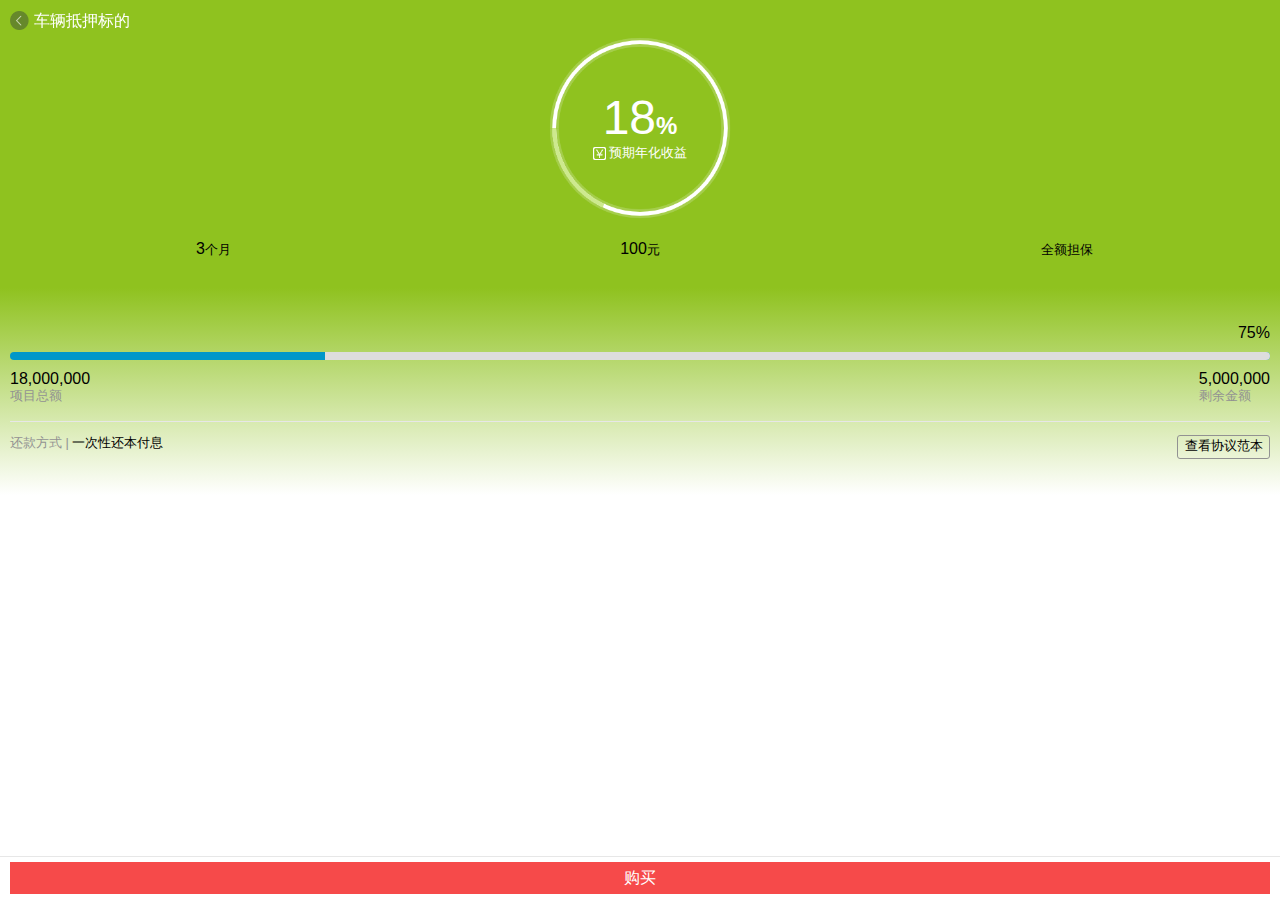
==== info.html @ 055b8732 "P2P理财产品H5页面-列表页和订购详情页" ====
<!DOCTYPE html>
<html>

	<head>
		<meta charset="utf-8" />
		<meta name="viewport" content="width=device-width,initial-scale=1,minimum-scale=1,maximum-scale=1,user-scalable=no" />
		<title>中普投资</title>
		<link rel="stylesheet" type="text/css" href="css/init-mobi.css"/>
		<link rel="stylesheet" type="text/css" href="css/resources.css"/>
		<style>
			body{background-color: #fff; background:-webkit-linear-gradient(top, #8fc21f,  #8fc21f  32%, #fff 55%);}
			
			/*导航*/
			.xc-bar-nav{}
			.xc-bar-nav .xc-title{}
			.xc-pull-left{margin-left: 10px;}
			.xc-pull-left .xc-icon{display: inline-block; width: 1.2em; height: 1.2em;}
			.xc-pull-left .xc-nav-label{color: #fff;}
			.xc-container{padding-bottom: 44px; overflow: hidden;}			
			.xc-bar-control{padding: 5px 10px; border-top: solid 1px #e7e7e7;}
			
			/* container */
			#yield{margin: 2em auto 1em; width: 12em; height: 12em; position: relative; color: #fff;}
			#yield  canvas{width: 100%; height: 100%; position: absolute; left: 0; top: 0;}
			#yield .para-v{font-size: 3em; padding: 1.2em 1em 0; text-align: center;}
			#yield .para-v b{font-size: 0.5em;}
			#yield .para-k{font-size: 0.8em; padding: 0 3em;  text-align: center;}
			#yield .para-k .xc-icon{width: 1em; height: 1em; display: inline-block; vertical-align: middle;}
			#yield .para-k .label{vertical-align: middle}
			
			#para{display: table; width: 100%;}
			#para .para-group{display: table-cell; width: 33.33%; text-align: center;}
			#para .para-v span, .para-k{font-size: 0.8em;}
			#para .para-k{color: #8fc21f;}
			
			#progress{margin:  2em 10px 0; padding: 1em 0; border-bottom: solid 1px #e7e7e7; overflow: hidden;}
			#progress .rate{text-align: right;}
			#progress .xc-progress-bar{margin: 10px 0; height: 8px; border-radius: 5px; background-color: #0097c9;}
			#progress .xc-progress-bar b{background-color: #ddd;}
			#progress .para-k{color: #929292;}
			
			#remark{font-size: 0.8em; margin: 1em 10px;}
			#remark .label{color: #929292;}
			#protocol{padding: 0.2em 0.5em; border: solid 1px #929292; border-radius: 3px;}
			#protocol:active{background-color: #ccc;}
			
			/* footer */
			.control-btn{display: block; height: 32px; line-height: 32px; text-align: center; color: #fff; background-color: #F64A4A;}
			.control-btn:link{color: #fff;}
			.control-btn:visited{color: #fff;}
			.control-btn:active{background-color: #d63A3A;}
		</style>
	</head>

	<body>
		
		<header class="xc-bar xc-bar-nav">
			<a class="xc-btn-nav xc-pull-left" href="javascript:history.back();">
				<i class="xc-icon icon-arrow-left"></i>
				<span class="xc-nav-label">车辆抵押标的</span>
			</a>
		</header>
		
		<div class="xc-container">
			<div id="yield" class="para-group">
				<p class="para-v">18<b>%</b></p>
				<p class="para-k">
					<i class="xc-icon icon-rmb"></i>
					<span class="label">预期年化收益</span>
				</p>
				<canvas width="300" height="300" data-percent="0.18"></canvas>
			</div>
			
			<div id="para">
				<div class="para-group">
					<p class="para-v"><em>3</em><span>个月</span></p>
					<p class="para-k">期限</p>
				</div>
				<div class="para-group">
					<p class="para-v"><em>100</em><span>元</span></p>
					<p class="para-k">起投</p>
				</div>
				<div class="para-group">
					<p class="para-v"><span>全额担保</span></p>
					<p class="para-k">担保</p>
				</div>
			</div>
			
			<div id="progress">
				<p class="rate">75%</p>
				<div class="xc-progress-bar clearfix">
					<b class="fr" style="width: 75%;"></b>
				</div>
				<div class="fl para-group">
					<p class="para-v">18,000,000</p>
					<p class="para-k">项目总额</p>
				</div>
				<div class="fr para-group">
					<p class="para-v">5,000,000</p>
					<p class="para-k">剩余金额</p>
				</div>
			</div>
			
			<div id="remark">
				<span class="label">还款方式 | </span>
				<span>一次性还本付息</span>
				<a id="protocol" class="fr" href="#">查看协议范本</a>
			</div>
		</div>
		
		<footer class="xc-bar xc-bar-control">
			<a class="control-btn" href="#">购买</a>
		</footer>
		<script src="js/jquery-1.7.1.min.js" type="text/javascript" charset="utf-8"></script>
		<script type="text/javascript">
			$(function(){
				var paraGroup = document.querySelectorAll(".para-group");
				
				init();
				
				function init(){
					showPies();	
				}
				
				//页面加载完成后跑一遍这个函数，根据canvas上的data-percent为每个canvas刷环状图
				function showPies(){
					var cvs, ctx, r, percent, imageData;
						
					[].forEach.call(paraGroup, function(o, i, arr){
						console.log(o, i);
						cvs = o.querySelector("canvas");
    
						if (cvs){
							ctx = cvs.getContext('2d');
							r = cvs.width / 2;
							percent = cvs.dataset.percent;
							endAngle = ( -1 - 2 * percent ) * Math.PI;
							
							ctx.beginPath(); 
							ctx.arc(r, r, r - 16, -Math.PI, Math.PI, false); 
							ctx.lineWidth = 6.0; 
							ctx.strokeStyle = "#fff"; 
							ctx.stroke();
							
							ctx.beginPath(); 
							ctx.arc(r, r, r - 16, -Math.PI, endAngle, true); 
							ctx.lineWidth = 6.0; 
							ctx.strokeStyle = "#c1e472"; 
							ctx.stroke();
							
							ctx.beginPath();
							ctx.arc(r, r, r - 16, -Math.PI, Math.PI, false); 
							ctx.lineWidth = 14.0; 
							ctx.strokeStyle = "rgba(255,255,255,0.2)"; 
							ctx.stroke();
						}
					});
				}

			});
		</script>
	</body>
</html>
---- css/init-mobi.css ----
/*初始化默认css*/
@charset "utf-8";
*{margin:0; padding:0;}img{border:0;}li{list-style:none;}em,i{font-style:normal;}
* {-webkit-box-sizing: border-box;-webkit-user-select:none; -webkit-tap-highlight-color:rgba(255, 255, 255, 0);}
*:not(input,textarea){-webkit-box-sizing: border-box;-webkit-user-select:none;}input[type=button]{-webkit-appearance:none;outline:none}
a,a:link,a:visited,a:hover,a:active{color: #000; text-decoration:none; border: none;}::-webkit-input-placeholder { color:#666; }input:-moz-placeholder { color:#666; }
iframe {width: 0;height: 0;line-height: 0;overflow: hidden}
html {-ms-touch-action: none;}
input,textarea{-webkit-user-select: auto;}
body{background:#fff; font-family:"Microsoft YaHei",Helvetica; font-size: 1em;}
html,body{height: 100%;}
/* css common */
.clearfix:after {content: "."; display: block; height:0; clear:both; visibility: hidden;}
.clearfix { *zoom:1; }
.ellipsis{text-overflow: ellipsis; overflow: hidden;  word-break: break-all; white-space: nowrap;}
.fl{float: left;}
.fr{float: right;}

/*********************** "css  "xc-" common" ***********************/
.xc-icon{background-repeat: no-repeat; background-position: center; background-size: cover;}
.xc-progress-bar{width: 100%; height: 8px; border-radius: 5px; overflow: hidden;}
.xc-progress-bar b{display: block; height: 100%;}
/************************   "xc-"   styles   **************************/
.xc-bar{height: 44px; position: fixed; left: 0; right: 0; z-index: 10;}
.xc-bar-nav{top: 0; line-height: 40px; }
.xc-btn-nav{}
.xc-btn-nav .xc-icon{vertical-align: middle;}
.xc-btn-nav .xc-nav-label{vertical-align: middle;}

.xc-title{text-align: center;}
h1.xc-title{font-size: 1.2em;}
h2.xc-title{font-size: 1em;}
.xc-bar .xc-title{display: inline-block; width: auto; margin: 0 auto; line-height: 40px;  position: absolute; left: 40px; right: 40px; overflow: hidden; text-overflow: ellipsis;}
.xc-table-view{}
.xc-table-view-cell{padding: 10px; overflow: hidden;}

.xc-bar-tab{display: table; width: 100%; bottom: 0;}
.xc-tab-item{font-size: 1em; display: table-cell; text-align: center;}
.xc-tab-item .xc-icon{display: block; margin: 2px auto;}
.xc-tab-item .xc-tab-label{margin: 0;}

.xc-bar-control{bottom: 0;}
---- css/resources.css ----
.icon-more{background-image: url(../img/icon-ellipsis_21_5.png);}
.icon-coin{background-image: url(../img/icon-coin-black_30_30.png);}
.icon-coin.on{background-image: url(../img/icon-coin-green_30_30.png);}
.icon-purse{background-image: url(../img/icon-purse-black_30_30.png);}
.icon-purse.on{background-image: url(../img/icon-purse-green_30_30.png);}
.icon-setting{background-image: url(../img/icon-setting-black_30_30.png);}
.icon-setting.on{background-image: url(../img/icon-setting-green_30_30.png);}
.icon-arrow-left{background-image: url(../img/icon-arrow-left_36_36.png);}
.icon-rmb{background-image: url(../img/icon-rmb-white_20_20.png);}
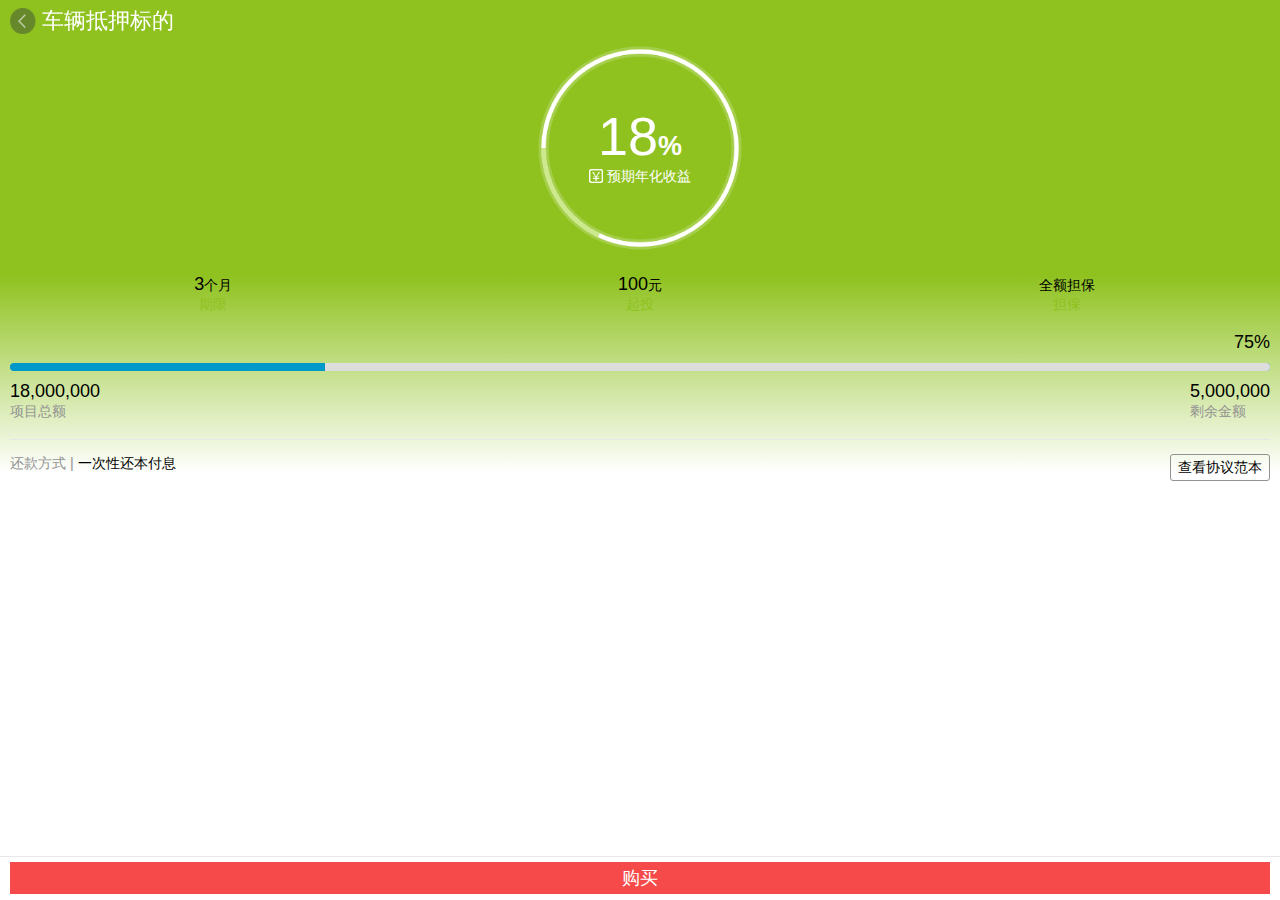
==== commit 3b6aa0b4: "完成理财模块设计稿1-5" ====
--- a/info.html
+++ b/info.html
@@ -7,24 +7,27 @@
 		<title>中普投资</title>
 		<link rel="stylesheet" type="text/css" href="css/init-mobi.css"/>
 		<link rel="stylesheet" type="text/css" href="css/resources.css"/>
+		<link rel="stylesheet" type="text/css" href="js/iscroll/scrollbar.css"/>
 		<style>
-			body{background-color: #fff; background:-webkit-linear-gradient(top, #8fc21f,  #8fc21f  32%, #fff 55%);}
+			body{background-color: #29323e;}
+			.bg-black{background-color: #29323e;}
 			
 			/*导航*/
 			.xc-bar-nav{}
-			.xc-bar-nav .xc-title{}
-			.xc-pull-left{margin-left: 10px;}
+			.xc-bar-nav .xc-title{font-size: 1.2em; top: 0; height: 44px; line-height: 44px; color: #fff;}
+			
+			.xc-pull-left{font-size: 1.2em; margin-left: 10px;}
 			.xc-pull-left .xc-icon{display: inline-block; width: 1.2em; height: 1.2em;}
 			.xc-pull-left .xc-nav-label{color: #fff;}
-			.xc-container{padding-bottom: 44px; overflow: hidden;}			
-			.xc-bar-control{padding: 5px 10px; border-top: solid 1px #e7e7e7;}
+			.xc-container{ /*padding-top: 44px; padding-bottom: 44px;*/ overflow: hidden;}			
+			.xc-bar-control{padding: 5px 10px; border-top: solid 1px #e7e7e7; background-color: #fff;}
 			
 			/* container */
-			#yield{margin: 2em auto 1em; width: 12em; height: 12em; position: relative; color: #fff;}
+			#yield{margin: 0 auto 1em; width: 12em; height: 12em; position: relative; color: #fff;}
 			#yield  canvas{width: 100%; height: 100%; position: absolute; left: 0; top: 0;}
 			#yield .para-v{font-size: 3em; padding: 1.2em 1em 0; text-align: center;}
 			#yield .para-v b{font-size: 0.5em;}
-			#yield .para-k{font-size: 0.8em; padding: 0 3em;  text-align: center;}
+			#yield .para-k{font-size: 0.8em; padding: 0 2em;  text-align: center;}
 			#yield .para-k .xc-icon{width: 1em; height: 1em; display: inline-block; vertical-align: middle;}
 			#yield .para-k .label{vertical-align: middle}
 			
@@ -33,7 +36,7 @@
 			#para .para-v span, .para-k{font-size: 0.8em;}
 			#para .para-k{color: #8fc21f;}
 			
-			#progress{margin:  2em 10px 0; padding: 1em 0; border-bottom: solid 1px #e7e7e7; overflow: hidden;}
+			#progress{margin:  0 10px; padding: 1em 0; border-bottom: solid 1px #e7e7e7; overflow: hidden;}
 			#progress .rate{text-align: right;}
 			#progress .xc-progress-bar{margin: 10px 0; height: 8px; border-radius: 5px; background-color: #0097c9;}
 			#progress .xc-progress-bar b{background-color: #ddd;}
@@ -42,69 +45,195 @@
 			#remark{font-size: 0.8em; margin: 1em 10px;}
 			#remark .label{color: #929292;}
 			#protocol{padding: 0.2em 0.5em; border: solid 1px #929292; border-radius: 3px;}
-			#protocol:active{background-color: #ccc;}
-			
-			/* footer */
+			#protocol.act{background-color: #ccc !important;}
+			
+			/* 底部控制栏 */
 			.control-btn{display: block; height: 32px; line-height: 32px; text-align: center; color: #fff; background-color: #F64A4A;}
 			.control-btn:link{color: #fff;}
 			.control-btn:visited{color: #fff;}
 			.control-btn:active{background-color: #d63A3A;}
+			
+			/* iscroll插件 listview样式 */
+			#scroller_wrapper {position:absolute; z-index:1; top: 0; bottom: 40px; width:100%; overflow:auto;}
+			#scroller {position:relative; -webkit-touch-callout:none; -webkit-tap-highlight-color:rgba(0,0,0,0); float:left; width:100%; padding:0;}
+			#scroller .list-view {position:relative; list-style:none; width:100%; text-align:left;}
+			#scroller .list-item{padding: 40px 0;}
+			#pullUp, #pullDown{width: 12em; margin: 0 auto; line-height: none; background: none; border: none; text-align: center;}
+			/* iscroll插件 listview样式 end*/
+			
+			#product_info{background:-webkit-linear-gradient(top, #8fc21f,  #8fc21f  32%, #fff 55%); background-repeat:no-repeat;}
+			#buy_info.list-item{margin-top: 40px; padding-top: 0; background-color: #fff;}
+			
+			.xc-container{padding-bottom: 44px;}
+			.xc-table-view-cell{padding: 0; border-top: solid 2px #8fc21f; border-bottom: solid 10px #f5f5f5;}
+			.xc-bar-tab{border-top: solid 1px #8fc21f; background-color: #fff;}
+			
+			/* nav */
+			.topbar{height: auto; padding: 10px; background-color: #f5f5f5;}
+			#nav{display: table; width: 100%; border: solid 2px #8fc21f; border-radius: 3px;}
+			#nav li{display:table-cell;}
+			#nav li a{display: block; height: 2em; line-height: 2em; text-align:center; color: #8fc21f; overflow:hidden;}
+			#nav li a:hover{text-decoration: none; color:#dedede;}
+			#nav li.xc-current a{background:#8fc21f; color:#fff;}
+			
+			/*选项卡切换显示页*/
+			.xc-control-content{padding: 10px;}
+			.icon-protect{width: 1em; height: 1em;}
+			.section-title{margin: 1em 0;}
+			.section-content{padding: 1em 0; min-height: 6em; border-top: solid 1px #e7e7e7;}
+			.report-table{width: 100%; border: solid 1px #e5e5e5; text-align: center;}
+			.report-table tr, .report-table tr{height: 2.5em; line-height: 2.5em;}
+			.report-table th{background-color: #f1f1f1;}
+			.report-table tr:nth-child(odd){background-color: #fcfcfc;}
 		</style>
 	</head>
 
 	<body>
-		
-		<header class="xc-bar xc-bar-nav">
+		<header id="topBar" class="xc-bar xc-bar-nav">
 			<a class="xc-btn-nav xc-pull-left" href="javascript:history.back();">
 				<i class="xc-icon icon-arrow-left"></i>
 				<span class="xc-nav-label">车辆抵押标的</span>
 			</a>
+			<div class="xc-title" style="display: none;">
+				车辆抵押标的
+			</div>
 		</header>
 		
-		<div class="xc-container">
-			<div id="yield" class="para-group">
-				<p class="para-v">18<b>%</b></p>
-				<p class="para-k">
-					<i class="xc-icon icon-rmb"></i>
-					<span class="label">预期年化收益</span>
-				</p>
-				<canvas width="300" height="300" data-percent="0.18"></canvas>
-			</div>
-			
-			<div id="para">
-				<div class="para-group">
-					<p class="para-v"><em>3</em><span>个月</span></p>
-					<p class="para-k">期限</p>
+		<div id="scroller_wrapper" class="xc-container">
+			<div id="scroller">
+				<div id="pullDown">
+					<span class="ui-icon pullDownIcon"></span><span class="pullDownLabel">查看产品详情</span>
 				</div>
-				<div class="para-group">
-					<p class="para-v"><em>100</em><span>元</span></p>
-					<p class="para-k">起投</p>
-				</div>
-				<div class="para-group">
-					<p class="para-v"><span>全额担保</span></p>
-					<p class="para-k">担保</p>
-				</div>
-			</div>
-			
-			<div id="progress">
-				<p class="rate">75%</p>
-				<div class="xc-progress-bar clearfix">
-					<b class="fr" style="width: 75%;"></b>
-				</div>
-				<div class="fl para-group">
-					<p class="para-v">18,000,000</p>
-					<p class="para-k">项目总额</p>
-				</div>
-				<div class="fr para-group">
-					<p class="para-v">5,000,000</p>
-					<p class="para-k">剩余金额</p>
-				</div>
-			</div>
-			
-			<div id="remark">
-				<span class="label">还款方式 | </span>
-				<span>一次性还本付息</span>
-				<a id="protocol" class="fr" href="#">查看协议范本</a>
+						
+				<ul id="listView" class="list-view">
+						<li id="product_info" class="list-item">
+							<div id="yield" class="para-group">
+								<p class="para-v">18<b>%</b></p>
+								<p class="para-k">
+									<i class="xc-icon icon-rmb"></i>
+									<span class="label">预期年化收益</span>
+								</p>
+								<canvas width="300" height="300" data-percent="0.18"></canvas>
+							</div>
+							
+							<div id="para">
+								<div class="para-group">
+									<p class="para-v"><em>3</em><span>个月</span></p>
+									<p class="para-k">期限</p>
+								</div>
+								<div class="para-group">
+									<p class="para-v"><em>100</em><span>元</span></p>
+									<p class="para-k">起投</p>
+								</div>
+								<div class="para-group">
+									<p class="para-v"><span>全额担保</span></p>
+									<p class="para-k">担保</p>
+								</div>
+							</div>
+							
+							<div id="progress">
+								<p class="rate">75%</p>
+								<div class="xc-progress-bar clearfix">
+									<b class="fr" style="width: 75%;"></b>
+								</div>
+								<div class="fl para-group">
+									<p class="para-v">18,000,000</p>
+									<p class="para-k">项目总额</p>
+								</div>
+								<div class="fr para-group">
+									<p class="para-v">5,000,000</p>
+									<p class="para-k">剩余金额</p>
+								</div>
+							</div>
+							
+							<div id="remark">
+								<span class="label">还款方式 | </span>
+								<span>一次性还本付息</span>
+								<a id="protocol" class="fr" href="#">查看协议范本</a>
+							</div>	
+						</li>
+						
+						<li id="buy_info" class="list-item hide">
+							<div class="topbar">
+								<nav id="nav" class="xc-segmented-control">
+									<li class="xc-current"><a href="#section_1">投资保障</a></li>
+									<li><a href="#section_2">借款人信息</a></li>
+									<li><a href="#section_3">购买列表</a></li>
+								</nav>
+							</div>
+							
+							<div id="container" class="xc-segmented-content">
+								<div class="xc-control-content" id="section_1">
+									<p class="xc-icon-label ">
+										<i class="xc-icon icon-protect"></i><span class="xc-label">三重保障方式</span>
+									</p>
+									<section>
+										<h3 class="section-title">第一层</h3>
+										<p class="section-content">中普的贷款风控审查极为严格，让平台的标的安全更有保障，对每位借款人进行反复校验。让标的更有保障。</p>
+									</section>
+									<section>
+										<h3 class="section-title">第二层</h3>
+										<p class="section-content">如果借款用户出现逾期，平台将在第一时间启用风险保障金对理财用户进行先行赔付， 保障每一位理财户的资金安全。</p>
+									</section>
+									<section>
+										<h3 class="section-title">第三层</h3>
+										<p class="section-content">如果风险保障金短缺，将采用担保公司赔付机制，拥有雄厚实力的实业担保公司将对我们平台出现的逾期与坏账进行赔付，这是同类P2P公司所没有的赔付环节，真正保障理财人的利益。</p>
+									</section>
+								</div>
+								<div class="xc-control-content section" id="section_2" style="display: none;">
+									<p class="xc-icon-label ">
+										<i class="xc-icon icon-protect"></i><span class="xc-label">个人基本信息</span>
+									</p>
+									<section>
+										<h3 class="section-title">借款用途</h3>
+										<p class="section-content">房屋装修</p>
+									</section>
+									<section>
+										<h3 class="section-title">借款说明</h3>
+										<p class="section-content">
+											重庆锦通建设（集团）有限公司： 
+											          兹由于我司果园港立交收费管理用房项目追赶工期，所需资金匮乏。现特向集团公司申请借款叁拾万圆整，此款定于2013年10月22日还清此款项。  
+											特此说明  
+											
+											                           重庆锦通建设（集团）有限公司一分公司 
+											  
+											                                                                     2013-10-16
+										</p>
+									</section>
+								</div>
+								<div class="xc-control-content section" id="section_3" style="display: none;">
+									<table class="report-table">
+										<thead>
+											<th><span class="section-title">投标人</span></th>
+											<th><span class="section-title">投标金额</span></th>
+											<th><span class="section-title">投标时间</span></th>
+										</thead>
+										<tbody>
+											<tr>
+												<td>yuanyuan</td>
+												<td>￥200,000,00元</td>
+												<td>2015.09.09 14:30</td>
+											</tr>
+											<tr>
+												<td>yuanyuan</td>
+												<td>￥200,000,00元</td>
+												<td>2015.09.09 14:30</td>
+											</tr>
+											<tr>
+												<td>yuanyuan</td>
+												<td>￥200,000,00元</td>
+												<td>2015.09.09 14:30</td>
+											</tr>
+										</tbody>
+									</table>
+								</div>
+							</div>
+						</li>
+				</ul>
+								
+				<div id="pullUp">
+					<span class="ui-icon pullUpIcon"></span><span class="pullUpLabel">查看购买详情</span>
+				</div>				
 			</div>
 		</div>
 		
@@ -112,14 +241,146 @@
 			<a class="control-btn" href="#">购买</a>
 		</footer>
 		<script src="js/jquery-1.7.1.min.js" type="text/javascript" charset="utf-8"></script>
+		<script src="js/iscroll/iscroll.js" type="text/javascript" charset="utf-8"></script>
 		<script type="text/javascript">
 			$(function(){
-				var paraGroup = document.querySelectorAll(".para-group");
-				
+				var paraGroup = document.querySelectorAll(".para-group"),
+					$listItem = $('#scroller .list-item'),
+					$topBar = $("#topBar");
+				//调用iscroll插件需要的变量
+				var myScroll, pullDownEl, pullDownOffset, pullUpEl, pullUpOffset;
+				var $productInfo = $('#product_info'),
+					$buyInfo = $('#buy_info'),
+					$navLabel = $('.xc-nav-label'),
+					$navTitle = $('.xc-title'),
+					$protocol = $('#protocol'),
+					$navLi = $('#nav li'),
+					$navItem = $('#nav a'),
+					$ctrlContent = $('.xc-control-content');
+					
 				init();
 				
-				function init(){
+				function init(){				
+					$listItem.css('minHeight', window.innerHeight - 40);
 					showPies();	
+					initScroll();
+					bind();
+				}
+				
+				function bind(){
+					//初始化绑定iScroll控件 
+					document.addEventListener('touchmove', function(e) {
+						e.preventDefault();
+					}, false);
+					//
+					$protocol.bind('touchstart', function(){
+						$protocol.addClass('act');
+					});
+					$protocol.bind('touchend', function(){
+						$protocol.removeClass('act');
+					});		
+					
+					$navItem.bind('click', function(e){
+						e.preventDefault();
+						var $this = $(this),
+							id = $this.attr('href').slice(1);
+						$navLi.removeClass('xc-current');
+						$this.parent('li').addClass('xc-current');
+						$ctrlContent.hide();
+						$('#' +id).show();
+					});
+				}
+				
+				//初始化iScroll插件
+				function initScroll() {
+					pullDownEl = document.getElementById('pullDown');
+					pullDownOffset = pullDownEl.offsetHeight;
+					pullUpEl = document.getElementById('pullUp');
+					pullUpOffset = pullUpEl.offsetHeight;
+					myScroll = new iScroll('scroller_wrapper', {
+						scrollbarClass: 'myScrollbar',
+						/* 重要样式 */
+						useTransition: false,
+						/* 此属性不知用意，本人从true改为false */
+						topOffset: pullDownOffset,
+						onRefresh: function() {
+							if (pullDownEl.className.match('loading')) {
+								pullDownEl.className = '';
+								pullDownEl.querySelector('.pullDownLabel').innerHTML = '查看产品详情';
+							} else if (pullUpEl.className.match('loading')) {
+								pullUpEl.className = '';
+								pullUpEl.querySelector('.pullUpLabel').innerHTML = '查看购买详情';
+							}
+						},
+						onScrollMove: function() {
+							if (this.y > 5 && !pullDownEl.className.match('flip')) {
+								pullDownEl.className = 'flip';
+								pullDownEl.querySelector('.pullDownLabel').innerHTML = '松手开始加载...';
+								this.minScrollY = 0;
+							} else if (this.y < 5 && pullDownEl.className.match('flip')) {
+								pullDownEl.className = '';
+								pullDownEl.querySelector('.pullDownLabel').innerHTML = '查看产品详情';
+								this.minScrollY = -pullDownOffset;
+							} else if (this.y < (this.maxScrollY - 5) && !pullUpEl.className.match('flip')) {
+								pullUpEl.className = 'flip';
+								pullUpEl.querySelector('.pullUpLabel').innerHTML = '松手开始加载...';
+								this.maxScrollY = this.maxScrollY;
+							} else if (this.y > (this.maxScrollY + 5) && pullUpEl.className.match('flip')) {
+								pullUpEl.className = '';
+								pullUpEl.querySelector('.pullUpLabel').innerHTML = '查看购买详情';
+								this.maxScrollY = pullUpOffset;
+							}
+						},
+						onScrollEnd: function() {
+							if (pullDownEl.className.match('flip')) {
+								pullDownEl.className = 'loading';
+								pullDownEl.querySelector('.pullDownLabel').innerHTML = '加载中...';
+								pullDownAction(); // Execute custom function (ajax call?)
+							} else if (pullUpEl.className.match('flip')) {
+								pullUpEl.className = 'loading';
+								pullUpEl.querySelector('.pullUpLabel').innerHTML = '加载中...';
+								pullUpAction(); // Execute custom function (ajax call?)
+							}
+						}
+					});
+					setTimeout(function() {
+						document.getElementById('scroller_wrapper').style.left = '0';
+					}, 800);
+				}					
+			
+				/**
+				 * 下拉刷新 （自定义实现此方法）
+				 * myScroll.refresh();		// 数据加载完成后，调用界面更新方法
+				 */
+				function pullDownAction() {					
+					setTimeout(function() { // <-- Simulate network congestion, remove setTimeout from production!
+						/*这里是刷新代码*/
+						console.log('pull down');
+						$buyInfo.addClass('hide');
+						$productInfo.removeClass('hide');
+						$navLabel.show();
+						$navTitle.hide();
+//						$topBar.removeClass('bg-black');
+						myScroll.refresh(); //数据加载完成后，调用界面更新方法   Remember to refresh when contents are loaded (ie: on ajax completion)
+					}, 1000); // <-- Simulate network congestion, remove setTimeout from production!			
+				}
+			
+				/**
+				 * 滚动翻页 （自定义实现此方法）
+				 * myScroll.refresh();		// 数据加载完成后，调用界面更新方法
+				 */
+				function pullUpAction() {
+					setTimeout(function() { // <-- Simulate network congestion, remove setTimeout from production!
+						/*这里是加载更多代码*/
+						console.log('pull up');
+						$productInfo.addClass('hide');
+						$buyInfo.removeClass('hide');
+						$navLabel.hide();
+						$navTitle.show();
+//						$topBar.addClass('bg-black');
+						myScroll.refresh(); // 数据加载完成后，调用界面更新方法 Remember to refresh when contents are loaded (ie: on ajax completion)		
+						myScroll.scrollTo(0, 0, 200);
+					}, 1000); // <-- Simulate network congestion, remove setTimeout from production!
 				}
 				
 				//页面加载完成后跑一遍这个函数，根据canvas上的data-percent为每个canvas刷环状图
@@ -127,7 +388,7 @@
 					var cvs, ctx, r, percent, imageData;
 						
 					[].forEach.call(paraGroup, function(o, i, arr){
-						console.log(o, i);
+						//console.log(o, i);
 						cvs = o.querySelector("canvas");
     
 						if (cvs){
--- a/css/init-mobi.css
+++ b/css/init-mobi.css
@@ -9,23 +9,42 @@
 input,textarea{-webkit-user-select: auto;}
 body{background:#fff; font-family:"Microsoft YaHei",Helvetica; font-size: 1em;}
 html,body{height: 100%;}
+
+/*适配设备尺寸*/
+@media only screen and (max-width: 320px) {
+	body{font-size: 12px;}
+}
+@media only screen and (min-width: 321px) and (max-width: 640px) {
+	body{font-size: 14px;}
+}
+@media only screen and (min-width: 641px) and (max-width: 960px) {
+	body{font-size: 16px;}
+}
+@media only screen and (min-width: 961px) {
+	body{font-size: 18px;}
+}
+
 /* css common */
 .clearfix:after {content: "."; display: block; height:0; clear:both; visibility: hidden;}
 .clearfix { *zoom:1; }
 .ellipsis{text-overflow: ellipsis; overflow: hidden;  word-break: break-all; white-space: nowrap;}
 .fl{float: left;}
 .fr{float: right;}
+.hide{display: none;}
 
 /*********************** "css  "xc-" common" ***********************/
 .xc-icon{background-repeat: no-repeat; background-position: center; background-size: cover;}
 .xc-progress-bar{width: 100%; height: 8px; border-radius: 5px; overflow: hidden;}
 .xc-progress-bar b{display: block; height: 100%;}
+
+.xc-icon-label{}
+.xc-icon-label .xc-icon, .xc-icon-label .xc-label{display: inline-block; vertical-align: middle;}
+.xc-icon-label .xc-label{margin: 0 5px;}
 /************************   "xc-"   styles   **************************/
 .xc-bar{height: 44px; position: fixed; left: 0; right: 0; z-index: 10;}
 .xc-bar-nav{top: 0; line-height: 40px; }
 .xc-btn-nav{}
-.xc-btn-nav .xc-icon{vertical-align: middle;}
-.xc-btn-nav .xc-nav-label{vertical-align: middle;}
+.xc-btn-nav .xc-icon, .xc-btn-nav .xc-nav-label{vertical-align: middle;}
 
 .xc-title{text-align: center;}
 h1.xc-title{font-size: 1.2em;}
@@ -40,3 +59,8 @@
 .xc-tab-item .xc-tab-label{margin: 0;}
 
 .xc-bar-control{bottom: 0;}
+/*************************************************************/
+
+/************************ page common *************************/
+.section-title{font-size: 1em; padding-left: 8px; border-left: solid 2px #8fc21f;}
+
--- a/css/resources.css
+++ b/css/resources.css
@@ -7,3 +7,4 @@
 .icon-setting.on{background-image: url(../img/icon-setting-green_30_30.png);}
 .icon-arrow-left{background-image: url(../img/icon-arrow-left_36_36.png);}
 .icon-rmb{background-image: url(../img/icon-rmb-white_20_20.png);}
+.icon-protect{background-image: url(../img/icon-protect3_18_18.png);}
--- a/js/iscroll/scrollbar.css
+++ b/js/iscroll/scrollbar.css
@@ -0,0 +1,117 @@
+/**
+*  下拉刷新、滚动翻页样式
+*  SnoopyChen (ceo@vmeitime.com)
+*  2013-04-26
+*/
+
+/*------------- S 默认必须样式  -------------*/
+/**
+ *
+ * 下拉样式 Pull down styles
+ *
+ */
+#pullDown, #pullUp {
+	background:#fff;
+	height:40px;
+	line-height:40px;
+	padding:5px 10px;
+	border-bottom:1px solid #ccc;
+	font-weight:bold;
+	font-size:14px;
+	color:#888;
+}
+#pullDown .pullDownIcon, #pullUp .pullUpIcon  {
+	display:block; float:left;
+	width:40px; height:40px;
+	background:url(pull-icon@2x.png) 0 0 no-repeat;
+	-webkit-background-size:40px 80px; background-size:40px 80px;
+	-webkit-transition-property:-webkit-transform;
+	-webkit-transition-duration:250ms;	
+}
+#pullDown .pullDownIcon {
+	-webkit-transform:rotate(0deg) translateZ(0);
+}
+#pullUp .pullUpIcon  {
+	-webkit-transform:rotate(-180deg) translateZ(0);
+}
+
+#pullDown.flip .pullDownIcon {
+	-webkit-transform:rotate(-180deg) translateZ(0);
+}
+
+#pullUp.flip .pullUpIcon {
+	-webkit-transform:rotate(0deg) translateZ(0);
+}
+
+#pullDown.loading .pullDownIcon, #pullUp.loading .pullUpIcon {
+	background-position:0 100%;
+	-webkit-transform:rotate(0deg) translateZ(0);
+	-webkit-transition-duration:0ms;
+
+	-webkit-animation-name:loading;
+	-webkit-animation-duration:2s;
+	-webkit-animation-iteration-count:infinite;
+	-webkit-animation-timing-function:linear;
+}
+
+@-webkit-keyframes loading {
+	from { -webkit-transform:rotate(0deg) translateZ(0); }
+	to { -webkit-transform:rotate(360deg) translateZ(0); }
+}
+/*------------- E 默认必须样式  -------------*/		
+		
+
+
+
+/*------------- S 以下css主要是仿IOS滚动条样式(可选样式)  -------------*/		
+/**
+ * Horizontal Scrollbar
+ */
+.myScrollbarH {
+	position:absolute;
+	z-index:100;
+	height:7px;
+	bottom:1px;
+	left:2px;
+	right:7px
+}
+
+.myScrollbarH > div {
+	height:100%;
+}
+
+/**
+ * Vertical Scrollbar
+ */
+.myScrollbarV {
+	position:absolute;
+	z-index:100;
+	width:7px;bottom:7px;top:2px;right:1px
+}
+
+.myScrollbarV > div {
+	width:100%;
+}
+
+/**
+ * Both Scrollbars
+ */
+.myScrollbarH > div,
+.myScrollbarV > div {
+	position:absolute;
+	z-index:100;
+
+	/* The following is probably what you want to customize */
+	-webkit-box-sizing:border-box;
+	-moz-box-sizing:border-box;
+	-o-box-sizing:border-box;
+	box-sizing:border-box;
+	
+	border-width:3px;
+	-webkit-border-image:url(scrollbar.png) 6 6 6 6;
+	-moz-border-image:url(scrollbar.png) 6 6 6 6;
+	-o-border-image:url(scrollbar.png) 6 6 6 6;
+	border-image:url(scrollbar.png) 6 6 6 6;
+}
+/*------------- E 以上css主要是仿IOS滚动条样式  -------------*/
+
